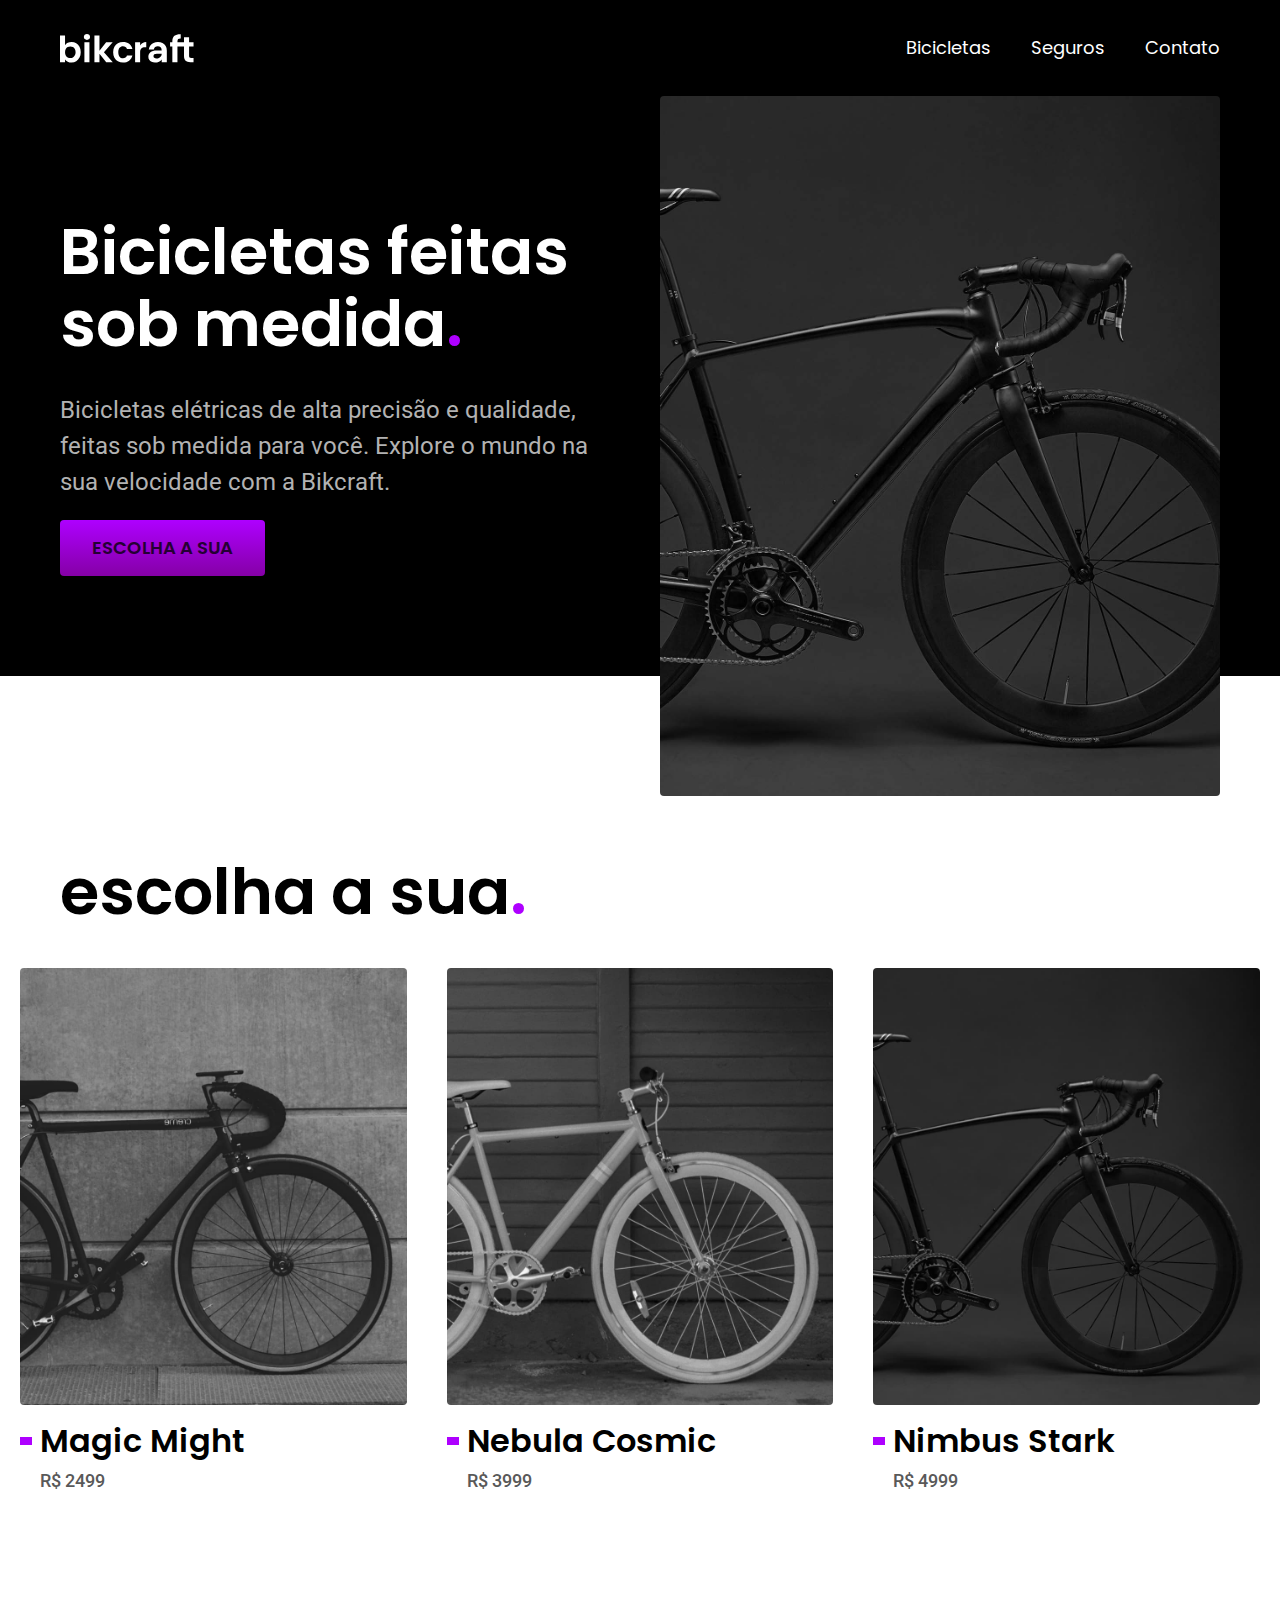
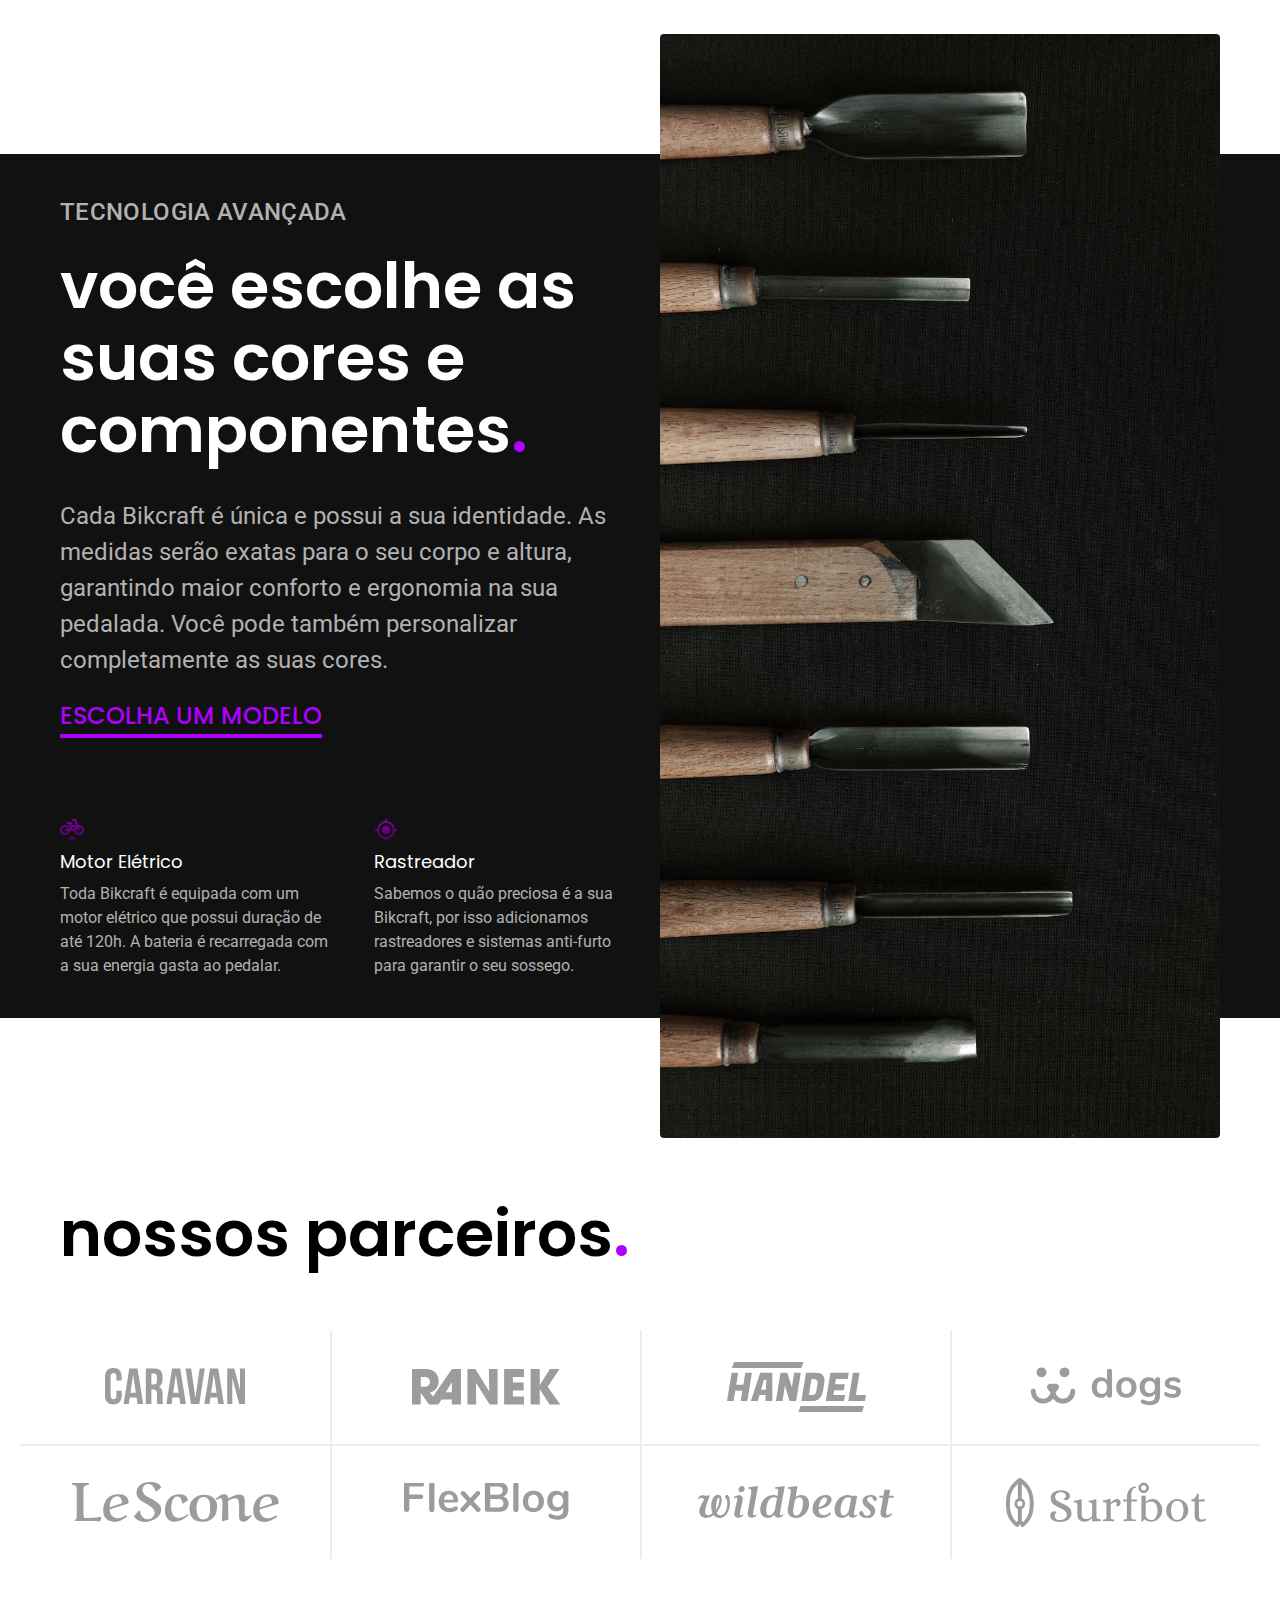
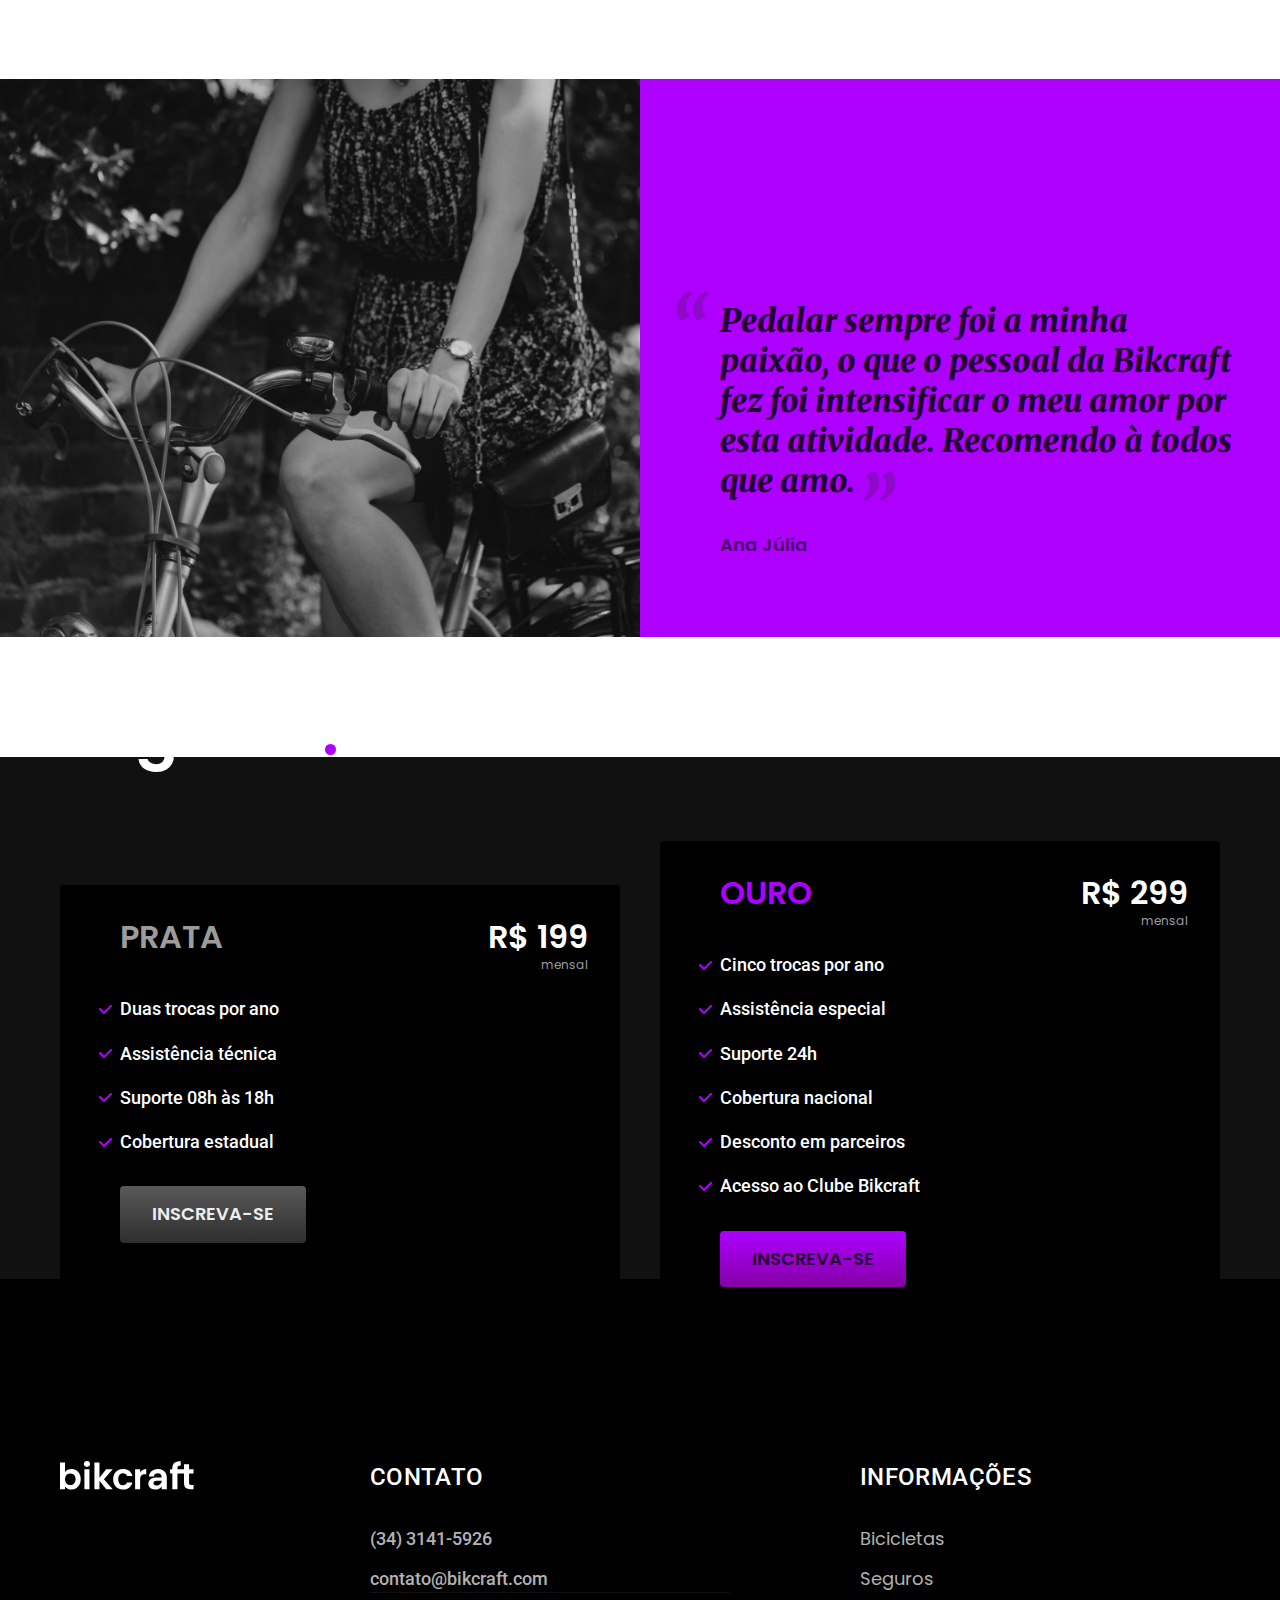
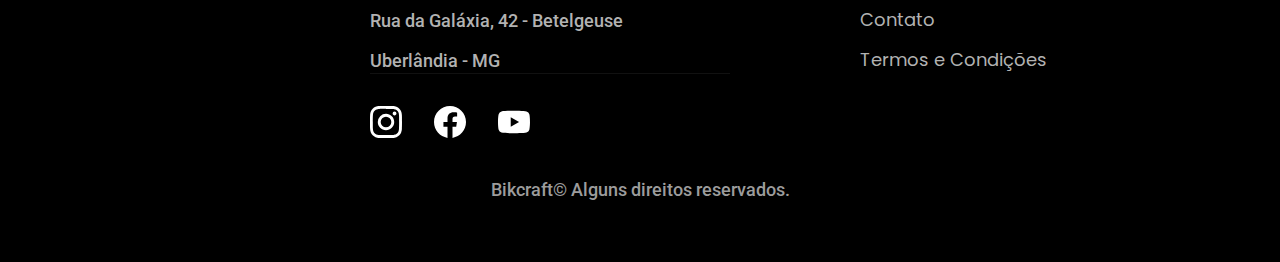
==== index.html @ c3a467c5 "The 'Other bikes' and 'Insurance' section was created within the 'Bike' page. 'Bike' page finalized " ====
<!DOCTYPE html>
<html lang="pt-br">
<head>
    <meta charset="UTF-8">
    <meta name="viewport" content="width=device-width, initial-scale=1.0">
    <meta name="description" content="Bicicletas elétricas de alta precisão e qualidade, feitas sob medida para você. Explore o mundo na sua velocidade com a Bikcraft.">
    <link rel="shortcut icon" href="./img/favicon.svg" type="image/x-icon">
    <link rel="stylesheet" href="./css/style.css">
    <link rel="preconnect" href="https://fonts.googleapis.com">
    <link rel="preconnect" href="https://fonts.gstatic.com" crossorigin>
    <link href="https://fonts.googleapis.com/css2?family=Merriweather:ital,wght@0,400;1,900&family=Poppins:wght@400;600&family=Roboto:wght@400;500&display=swap" rel="stylesheet">
    <title>Bikcraft: Bicicletas Elétricas</title>
</head>
<body>
    <header class="header-bg">
        <div class="header container">
            <a href="./">
                <img src="./img/bikcraft.svg" alt="Bikcraft">
            </a>
             <nav aria-label="primaria">
                <ul class="header-menu color-00 font-1-m">
                    <li><a href="./bikes.html">Bicicletas</a></li>
                    <li><a href="./insurance.html">Seguros</a></li>
                    <li><a href="./contact.html">Contato</a></li>
                </ul>
            </nav>
        </div>
    </header>
    <main class="intro-bg">
        <div class="intro container">
            <div class="intro-content">
                <h1 class="font-1-xxl color-00">Bicicletas feitas sob medida<span class="color-p01">.</span></h1>
                <p class="font-2-l color-05">Bicicletas elétricas de alta precisão e qualidade, feitas sob medida para você. Explore o mundo na sua velocidade com a Bikcraft.</p>
                <a href="./bicicletas.html" class="button">escolha a sua</a>
            </div>
            <div>
                <img src="./img/fotos/introducao.jpg" alt="bicicleta elétrica preta">
            </div>
        </div>
    </main>
    <article class="list-bike">
        <h2 class="font-1-xxl container">escolha a sua<span class="color-p01">.</span></h2>
        <ul>
            <li>
                <a href="./bikes/magic.html">
                    <img src="./img/bicicletas/magic-home.jpg" alt="bicicleta preta">
                    <h3 class="font-1-xl">Magic Might</h3>
                    <span class="font-2-m color-08">R$ 2499</span>
                </a>
            </li>
            <li>
                <a href="./bikes/nebula.html">
                    <img src="./img/bicicletas/nebula-home.jpg" alt="bicicleta branca">
                    <h3 class="font-1-xl">Nebula Cosmic</h3>
                    <span class="font-2-m color-08">R$ 3999</span>
                </a>
            </li>
            <li>
                <a href="./bikes/nimbus.html">
                    <img src="./img/bicicletas/nimbus-home.jpg" alt="bicicleta preta">
                    <h3 class="font-1-xl">Nimbus Stark</h3>
                    <span class="font-2-m color-08">R$ 4999</span>
                </a>
            </li>
        </ul>
    </article>
    <article class="technology-bg">
        <div class="technology container ">
            <div class="technology-content">
                <span class="font-2-l-b color-05">tecnologia avançada</span>
                <h2 class="font-1-xxl color-00">você escolhe as suas cores e componentes<span class="color-p01">.</span></h2>
                <p class="font-2-l color-05">Cada Bikcraft é única e possui a sua identidade. As medidas serão exatas para o seu corpo e altura, garantindo maior conforto e ergonomia na sua pedalada. Você pode também personalizar completamente as suas cores.</p>
                <a href="./bicicletas.html" class="link">escolha um modelo</a>
                <div class="technology-benefits">
                    <div>
                        <img src="./img/icones/eletrica.svg" alt="">
                        <h3 class="font-1-m color-00">Motor Elétrico</h3>
                        <p class="font-2-s color-05">Toda Bikcraft é equipada com um motor elétrico que possui duração de até 120h. A bateria é recarregada com a sua energia gasta ao pedalar.</p>
                    </div>
                    <div>
                        <img src="./img/icones/rastreador.svg" alt="">
                        <h3 class="font-1-m color-00">Rastreador</h3>
                        <p class="font-2-s color-05">Sabemos o quão preciosa é a sua Bikcraft, por isso adicionamos rastreadores e sistemas anti-furto para garantir o seu sossego.</p>
                    </div>
                </div>
            </div>
            <div class="technology-image">
                <img src="./img/fotos/tecnologia.jpg" alt="">
            </div>
        </div>
    </article>
    <section class="partners" aria-label="Nossos Parceiros">
        <h2 class="font-1-xxl container">nossos parceiros<span class="color-p01">.</span></h2>
        <ul>
            <li>
                <img src="./img/parceiros/caravan.svg" alt="caravan">
            </li>
            <li>
                <img src="./img/parceiros/ranek.svg" alt="ranek">
            </li>
            <li>
                <img src="./img/parceiros/handel.svg" alt="handel">
            </li>
            <li>
                <img src="./img/parceiros/dogs.svg" alt="dogs">
            </li>
            <li>
                <img src="./img/parceiros/lescone.svg" alt="lescone">
            </li>
            <li>
                <img src="./img/parceiros/flexblog.svg" alt="flexblog">
            </li>
            <li>
                <img src="./img/parceiros/wildbeast.svg" alt="wildbeast">
            </li>
            <li>
                <img src="./img/parceiros/surfbot.svg" alt="surfbot">
            </li>
        </ul>
    </section>
    <section class="testimony" aria-label="Depoimento">
        <div>
            <img src="./img/fotos/depoimento.jpg" alt="pessoa pedalando em um bikcraft">
        </div>
        <div class="testimony-content">
            <blockquote class="font-1-xl color-p05">
                <p>Pedalar sempre foi a minha paixão, o que o pessoal da Bikcraft fez foi intensificar o meu amor por esta atividade. Recomendo à todos que amo.</p>
            </blockquote>
            <span class="font-1-m-b color-p04">Ana Júlia</span>
        </div>
    </section>
    <article class="insurance-bg">
        <div class="insurance container">
            <h2 class="font-1-xxl color-00">seguros<span class="color-p01">.</span></h2>
            <div class="insurance-item">
                <h3 class="font-1-xl color-06">PRATA</h3>
                <span class="font-1-xl color-00">R$ 199 <span class="font-1-xs color-06">mensal</span></span>
                <ul class="font-2-m color-00">
                    <li>Duas trocas por ano</li>
                    <li>Assistência técnica</li>
                    <li>Suporte 08h às 18h</li>
                    <li>Cobertura estadual</li>
                </ul>
                <a href="./budget.html" class="button secondary-button">Inscreva-se</a>
            </div>
            <div class="insurance-item">
                <h3 class="font-1-xl color-p01">OURO</h3>
                <span class="font-1-xl color-00">R$ 299 <span class="font-1-xs color-06">mensal</span></span>
                <ul class="font-2-m color-00">
                    <li>Cinco trocas por ano</li>
                    <li>Assistência especial</li>
                    <li>Suporte 24h</li>
                    <li>Cobertura nacional</li>
                    <li>Desconto em parceiros</li>
                    <li>Acesso ao Clube Bikcraft</li>
                </ul>
                <a href="./budget.html" class="button">Inscreva-se</a>
            </div>
        </div>
    </article>
    <footer class="footer-bg">
        <div class="footer container">
            <img src="./img/bikcraft.svg" alt="Bikcraft">
            <div class="footer-contact">
                <h3 class="font-2-l-b color-00">Contato</h3>
                <ul class="font-2-m color-05">
                    <li><a href="tel:+553431415926">(34) 3141-5926</a></li>
                    <li><a href="mailto:contato@bikcraft.com">contato@bikcraft.com</a></li>
                    <li>Rua da Galáxia, 42 - Betelgeuse</li>
                    <li>Uberlândia - MG</li>
                </ul>
                <div class="footer-social">
                    <a href="./"><img src="./img/redes/instagram.svg" alt="instagram"></a>
                    <a href="./"><img src="./img/redes/facebook.svg" alt="facebook"></a>
                    <a href="./"><img src="./img/redes/youtube.svg" alt="youtube"></a>
                </div>
            </div>
            <div class="footer-info">
                <h3 class="font-2-l-b color-00">Informações</h3>
                <na>
                    <ul class="font-1-m color-05">
                        <li><a href="./bikes.html">Bicicletas</a></li>
                        <li><a href="./insurance.html">Seguros</a></li>
                        <li><a href="./contact.html">Contato</a></li>
                        <li><a href="./terms.html">Termos e Condições</a></li>
                    </ul>
                </na>
            </div>
            <p class="font-2-m color-06 footer-copy">Bikcraft&copy; Alguns direitos reservados.</p>
        </div>
    </footer>
</body>
</html>
---- css/style.css ----
/* Estilos Globais */
@import "./global/global.css";
@import "./utilities/colors.css";
@import "./utilities/typography.css";

/* Utilidades */
@import "./utilities/component.css";

/* Header */
@import "./global/header.css";

/* Home */
@import "./home/intro.css";
@import "./home/technology.css";
@import "./home/partners.css";
@import "./home/testimony.css";

/* Bikes */
@import "./bikes/list-bikes.css";
@import "./bikes/bikes.css";

/* Bikes Internal */
@import "./bike/bike.css";
@import "./bike/insurance.css";

/* Insurance */
@import "./insurance/insurance.css";
@import "./insurance/benefits.css";
@import "./insurance/faq.css";

/* Terms */
@import "./terms/terms.css";

/* Footer */
@import "./global/footer.css";
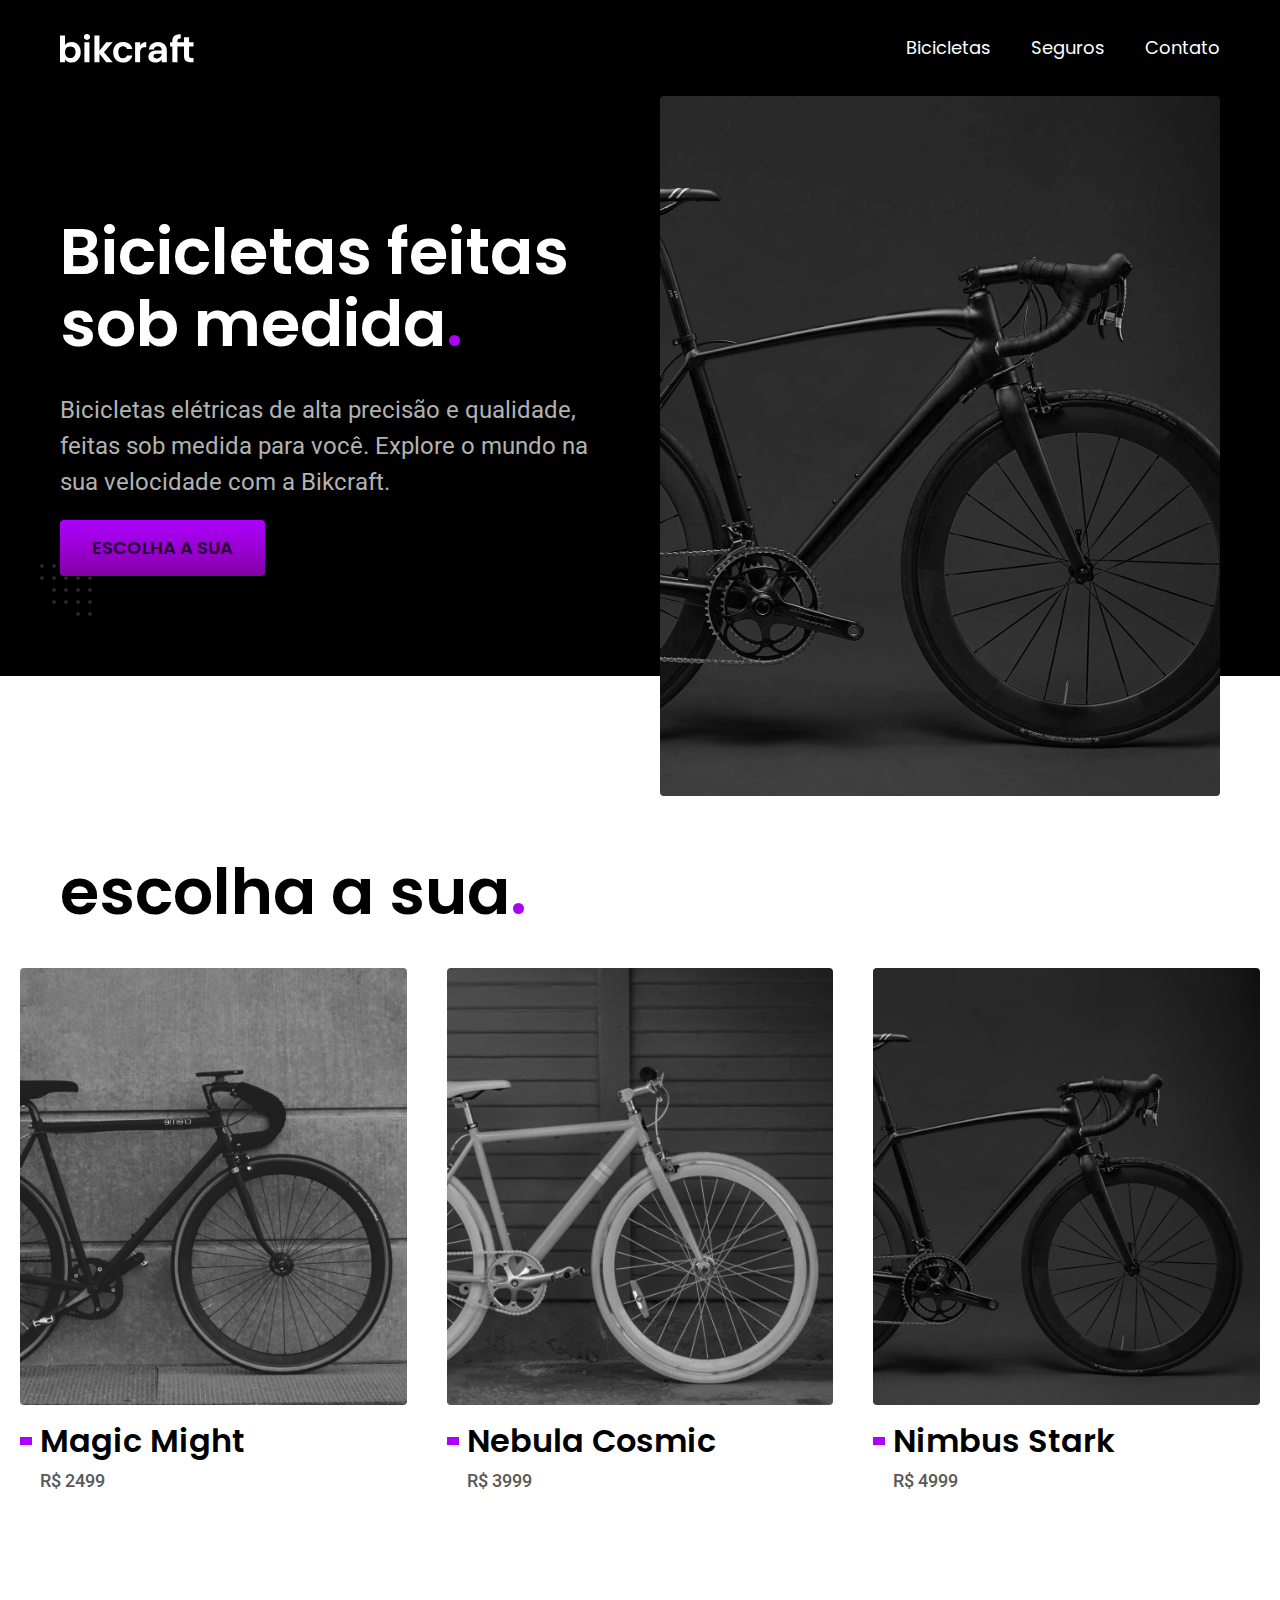
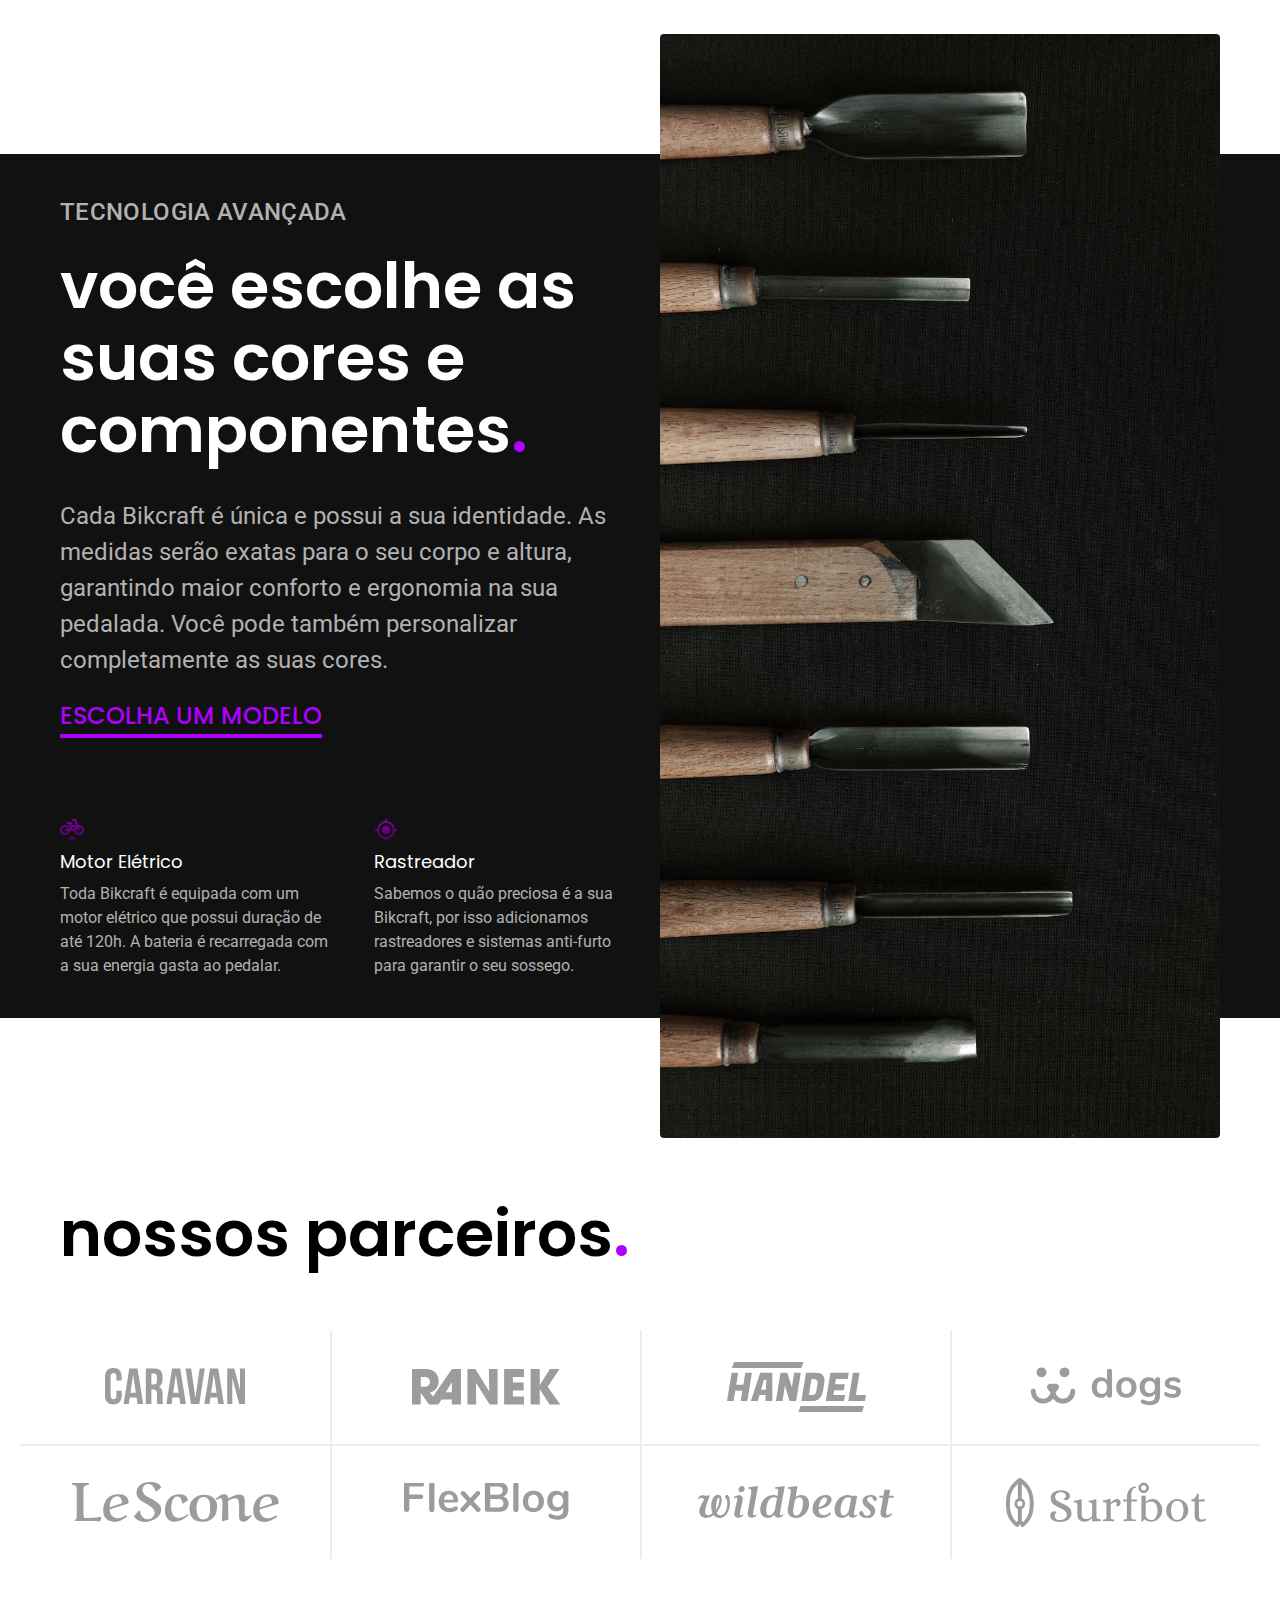
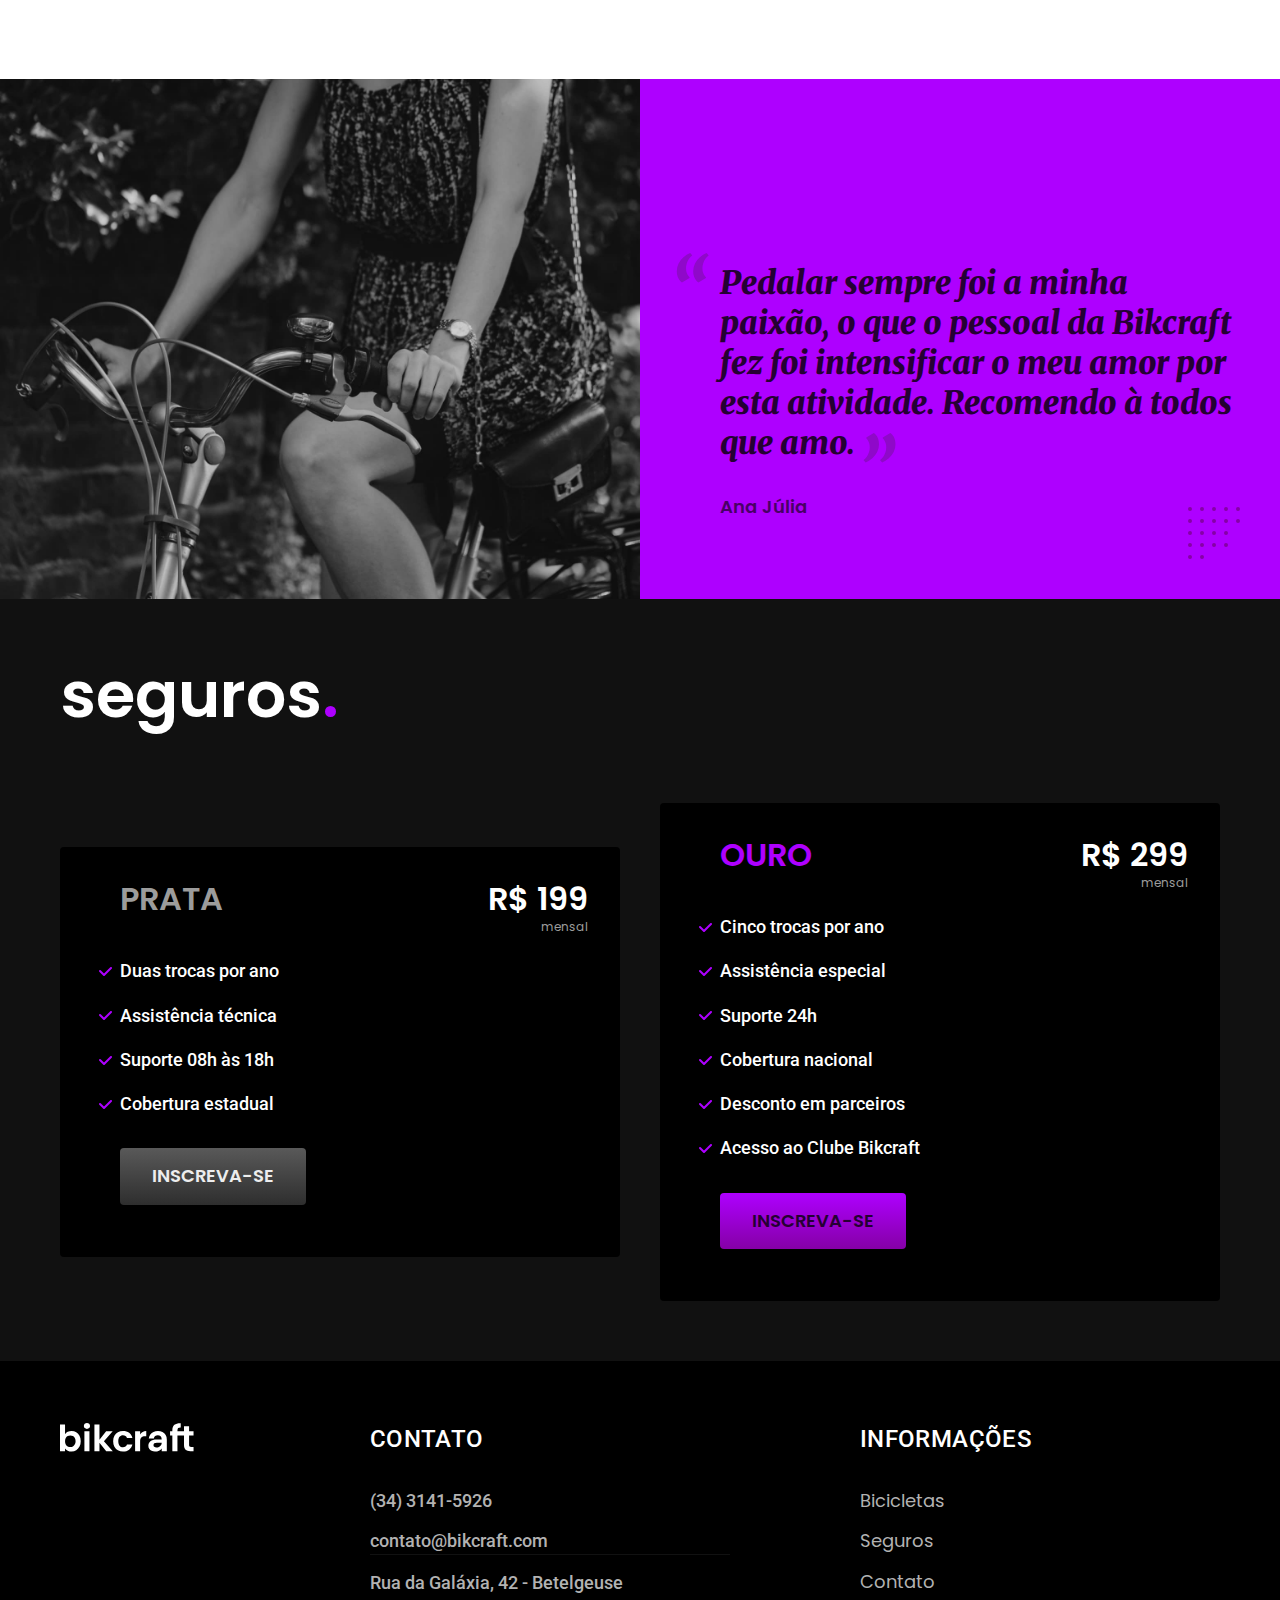
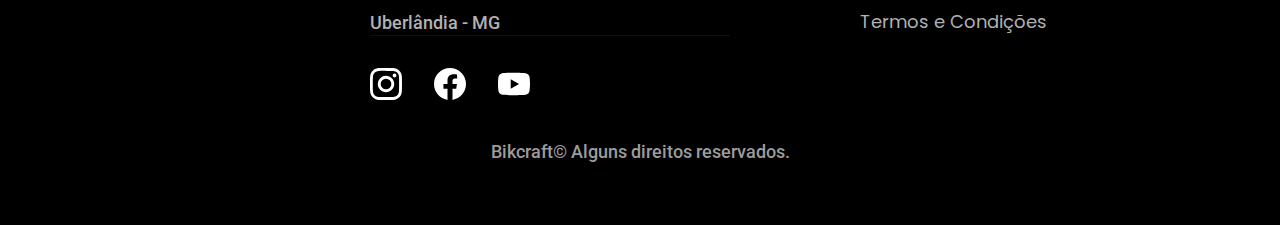
==== commit 7ec57c1c: "Finalization of the website with the necessary optimizations and creation of the quote page." ====
--- a/index.html
+++ b/index.html
@@ -4,8 +4,8 @@
     <meta charset="UTF-8">
     <meta name="viewport" content="width=device-width, initial-scale=1.0">
     <meta name="description" content="Bicicletas elétricas de alta precisão e qualidade, feitas sob medida para você. Explore o mundo na sua velocidade com a Bikcraft.">
-    <link rel="shortcut icon" href="./img/favicon.svg" type="image/x-icon">
-    <link rel="stylesheet" href="./css/style.css">
+    <link rel="preload" href="./css/style.css" as="style">
+    <link rel="stylesheet" href="./css/style.css">    <link rel="shortcut icon" href="./img/favicon.svg" type="image/x-icon">
     <link rel="preconnect" href="https://fonts.googleapis.com">
     <link rel="preconnect" href="https://fonts.gstatic.com" crossorigin>
     <link href="https://fonts.googleapis.com/css2?family=Merriweather:ital,wght@0,400;1,900&family=Poppins:wght@400;600&family=Roboto:wght@400;500&display=swap" rel="stylesheet">
@@ -33,9 +33,10 @@
                 <p class="font-2-l color-05">Bicicletas elétricas de alta precisão e qualidade, feitas sob medida para você. Explore o mundo na sua velocidade com a Bikcraft.</p>
                 <a href="./bicicletas.html" class="button">escolha a sua</a>
             </div>
-            <div>
+            <picture>
+                <source media="(max-width: 800px)" srcset="./img/bicicletas/nimbus">
                 <img src="./img/fotos/introducao.jpg" alt="bicicleta elétrica preta">
-            </div>
+            </picture>
         </div>
     </main>
     <article class="list-bike">
--- a/css/style.css
+++ b/css/style.css
@@ -5,6 +5,7 @@
 
 /* Utilidades */
 @import "./utilities/component.css";
+@import "./utilities/form.css";
 
 /* Header */
 @import "./global/header.css";
@@ -31,6 +32,13 @@
 /* Terms */
 @import "./terms/terms.css";
 
+/* Contact */
+@import "./contact/contact.css";
+@import "./contact/stores.css";
+
+/* Budget */
+@import "./budget/budget.css";
+
 /* Footer */
 @import "./global/footer.css";
 
--- a/css/style.css
+++ b/css/style.css
@@ -5,6 +5,7 @@
 
 /* Utilidades */
 @import "./utilities/component.css";
+@import "./utilities/form.css";
 
 /* Header */
 @import "./global/header.css";
@@ -31,6 +32,13 @@
 /* Terms */
 @import "./terms/terms.css";
 
+/* Contact */
+@import "./contact/contact.css";
+@import "./contact/stores.css";
+
+/* Budget */
+@import "./budget/budget.css";
+
 /* Footer */
 @import "./global/footer.css";
 
